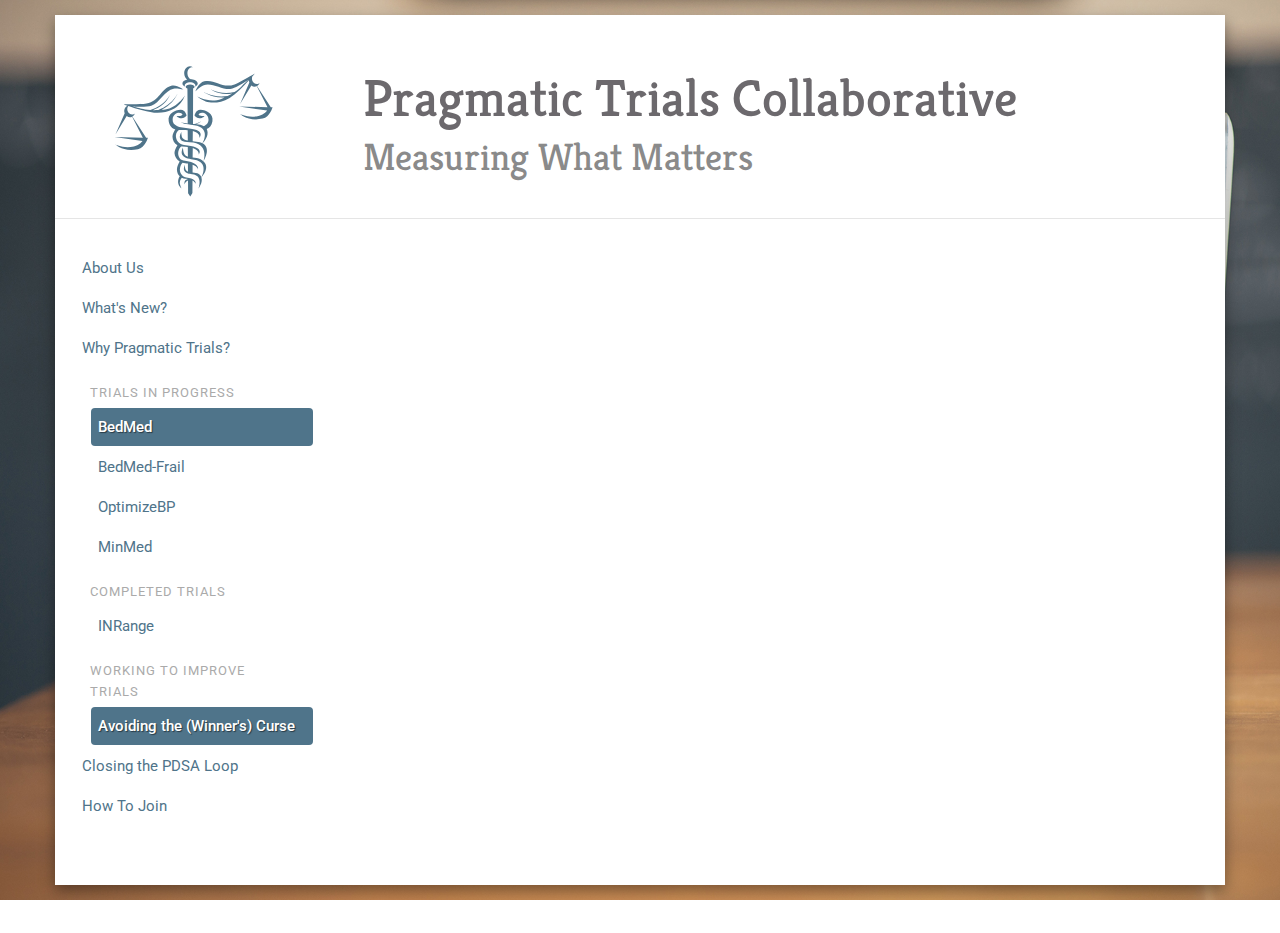
==== avoiding-the-curse/index.html @ ef0fb620 "Rename to 'Avoiding the winner's curse'." ====
<!DOCTYPE html>
<html lang="en">
  <head>
    <meta charset="utf-8">
    <meta http-equiv="X-UA-Compatible" content="IE=edge">
    <meta name="viewport" content="width=device-width, initial-scale=1">
    <title>Avoiding the (Winner's) Curse - Pragmatic Trials Collaborative</title>
    <meta name="description" content="A western Canadian group of primary care providers collaborating on pragmatic trials to evaluate practice changes on patient-oriented outcomes" />
    <meta name="author" content="Enhancing Alberta Primary Care Networks (EnACt)" />
    <link rel="shortcut icon" type="image/ico" href="/images/icon.ico" />
    <link href="https://maxcdn.bootstrapcdn.com/bootstrap/3.3.6/css/bootstrap.min.css" rel="stylesheet" media="screen">
    <link href="https://maxcdn.bootstrapcdn.com/font-awesome/4.6.3/css/font-awesome.min.css" rel="stylesheet" media="screen">
    <!--[if lt IE 9]>
      <script src="http://html5shiv.googlecode.com/svn/trunk/html5.js"></script>
      <script src="https://cdnjs.cloudflare.com/ajax/libs/respond.js/1.4.2/respond.min.js" integrity="sha512-qWVvreMuH9i0DrugcOtifxdtZVBBL0X75r9YweXsdCHtXUidlctw7NXg5KVP3ITPtqZ2S575A0wFkvgS2anqSA==" crossorigin="anonymous" referrerpolicy="no-referrer"></script>
    <![endif]-->
    <link href='https://fonts.googleapis.com/css?family=Roboto:400,700,500,300italic,400italic,500italic,700italic,300,200' rel='stylesheet' type='text/css'>
    <link href='https://fonts.googleapis.com/css?family=Kreon:400,300,700' rel='stylesheet' type='text/css'>
    <link href='/css/pragmatic.css' rel='stylesheet' type='text/css' media="screen,print">
    <link href='/css/pragmatic-print.css' rel='stylesheet' type='text/css' media="print">
  </head>
  <body>
    <div class="container">
      <div class="row header">
        <div class="logo col-sm-4 col-md-3">
          <img src="/images/caduceus.svg" />
        </div>
        <div class="col-sm-8 col-md-9">
          <h1>Pragmatic Trials&nbsp;Collaborative</h1>
          <h2>Measuring&nbsp;What&nbsp;Matters</h2>
        </div>
      </div>
      <div class="row">
        <div class="nav col-md-3 col-sm-4">
          <nav>
            <ul>
              <li class=""><a href="/">About Us</a></li>
              <li class=""><a href="/new/">What's New?</a></li>
              <li class=""><a href="/what/">Why Pragmatic Trials?</a></li>
              <li class="section-label">Trials In Progress</li>
              <li class="section-sub active"><a href="/bedmed/">BedMed</a></li>
              <li class="section-sub"><a href="/bedmed-frail/">BedMed-Frail</a></li>
              <li class="section-sub"><a href="/optimizebp/">OptimizeBP</a></li>
              <li class="section-sub"><a href="/minmed/">MinMed</a></li>
              <li class="section-label">Completed Trials</li>
              <li class="section-sub"><a href="/inrange/">INRange</a></li>
              <li class="section-label">Working to Improve Trials</li>
              <li class="section-sub active"><a href="/avoiding-the-curse/">Avoiding the (Winner's) Curse</a></li>
              <li class=""><a href="/pdsa/">Closing the PDSA Loop</a></li>
              <li class=""><a href="/join/">How To Join</a></li>
            </ul>
          </nav>
        </div>

        <div class="col-md-9 col-sm-8 content">
          <!--
          <div class="row content-title">
            <div class="col-sm-12">
              <h6>Trials In Progress</h6>
              <a href="https://bedmedstudy.ca/"><img id="bedmed-logo" src="/images/bedmed_logo.png" alt="BedMed" /></a>
              <hr />
            </div>
            <div class="col-sm-12">
              <p class="big">BedMed is our first large pragmatic trial. As of June 2022, 428 family physicians and 7 nurse practitioners from 5 Canadian provinces have recruited roughly 3,357 participants. Like INRange, BedMed is about medication timing. In particular this project is designed to determine if switching the time of day blood pressure medications is taken to bedtime (compared to conventional morning use) reduces death, stroke, heart attack or hospital admission for congestive heart failure.</p>
            </div>
            <div class="col-sm-6 col-sm-offset-3">
              <a id="bedmed-site" href="https://bedmedstudy.ca/" target="bedmed">
                <h4>Visit the BedMed Website&emsp;<span class="glyphicon glyphicon-arrow-right" aria-hidden="true"></h4>
                <img class="media-object" id="bedmed-clock" src="/images/bedmed_clock.png" alt="BedMed website">
              </a>
            </div>
            <div class="col-sm-12">
              <h3>Why would we want to look at this?</h3>
              <p>Blood pressure (BP) normally exhibits a circadian rhythm, with relatively lower pressures during sleep<sup><a href="#ref1">1</a></sup>. Lack of this sleep time “dip” correlates strongly with adverse cardiovascular events and BP correlates most strongly with such events when measured at night (i.e. during sleep)<sup><a href="#ref2">2-5</a></sup>. Motivated by such observations, Spanish researchers studied the effect of taking BP medication at bedtime (when the effect on nighttime BP would be greatest) versus conventional morning use (when virtually all BP meds are taken). The results of this study (the MAPEC trial) were striking<sup><a href="#ref6">6</a></sup>. Over a median 5.6 years follow-up, adverse cardiovascular events occurred in 187 of 1084 subjects taking BP medication in the morning but only 68 of 1072 subjects who took their BP medication at bedtime (relative risk 0.39, 95%CI [0.29-0.51], p &lt; 0.001). This 61% reduction in adverse events was similar for all individual components of the primary outcome (including death from all causes, stroke, myocardial infarction, new angina pectoris, heart failure and occlusion of the retinal artery). If true, a switch to bedtime prescribing would have more impact on the health of hypertensive Canadians than whether high BP is treated at all.</p>
              <p>And yet this trial failed to change practice. This is because 1) most health care providers are unaware of the MAPEC trial and 2) replication of such surprising results is required for these findings to be believed – primarily because the benefit seems "too good to be true", far exceeding all other methods of cardiovascular risk reduction (e.g. high dose statins convey a 35% relative risk reduction, morning BP meds 30%, exercise 25%, aspirin 15%). At the time BedMed began recruiting, neither relatively recent (Oct 2013) literature review, nor a 2011 Cochrane systematic review had found ANY RCTs (besides MAPEC) evaluating the effect of BP medication timing on “hard” endpoints<sup><a href="#ref7">7</a>,<a href="#ref8">8</a></sup>. Since that time, the MAPEC authors have published a second trial that again suggests a large benefit to bedtime antihypertensive prescribing<sup><a href="#ref9">9</a></sup>. However, no independent validation of these findings have yet been published. Another independent evaluation of MAPEC is being carried out in the United Kingdom, with results anticipated in summer 2022.<sup><a href="#ref10">10</a></sup></p>
              <h3>Trial Details</h3>
              <p><a href="https://clinicaltrials.gov/ct2/show/NCT02990663" target="bedmed-registration">Trial Registration</a></p>
              <p><a href="https://bmjopen.bmj.com/content/12/2/e059711" target="bedmed-protocol">Published Protocol</a></p>
              <h3>Timeline</h3>
              <p>BedMed completed recruitment in June 2022, and will follow those individuals until late 2023. At that point we anticipate observing the same number of primary outcome events (254) as were reported in the MAPEC trial. The BedMed final analysis will be completed in spring 2024, with results to be disseminated soon thereafter.</p>
            </div>
            <div class="col-sm-12">
              <h3>Funding</h3>
              <p>The BedMed Initiative is supported in Alberta by a 3 year, $1,191,998 Partnership for Research &amp; Innovation in the Health System (PRIHS) award from <a href="http://www.aihealthsolutions.ca/">Alberta Innovates - Health Solutions</a> (AIHS).</p>
              <p>The BedMed Initiative is supported outside of Alberta by a 4 year $1,420,736 SPOR Innovative Clinical Trials Multi-Year Grant from <a href="http://www.cihr-irsc.gc.ca/e/49773.html">Canadian Institutes of Health Research</a> (CIHR).</p>
              <p>The BedMed Initiative is also supported in-kind by <a href="https://primarycareresearch.ca/">EnACt</a>.</p>
            </div>
            <div class="col-sm-12 logo-row">
              <img src="/images/ai_logo.png" alt="AI"/>
              <img src="/images/cihr_logo.png" alt="CIHR" />
              <img src="/images/enact_logo.png" alt="EnACt" />
              <img src="/images/spor_logo.png" alt="SPOR" />
            </div>
            <div class="references col-sm-12">
              <h5>References</h5>
              <ol>
                <li><a name="ref1"></a>Veerman DP, Imholz BP, Wieling W, Wesseling KH, van Montfrans GA. Circadian profile of systemic hemodynamics. <em>Hypertension</em>. Jul 1995;26(1):55-59.</li>
                <li><a name="ref2"></a>Clement DL, De Buyzere ML, De Bacquer DA, et al. Prognostic value of ambulatory blood-pressure recordings in patients with treated hypertension. <em>N Engl J Med</em>. Jun 12 2003;348(24):2407-2415.</li>
                <li><a name="ref3"></a>Verdecchia P, Porcellati C, Schillaci G, et al. Ambulatory blood pressure. An independent predictor of prognosis in essential hypertension. <em>Hypertension</em>. Dec 1994;24(6):793-801.</li>
                <li><a name="ref4"></a>Ben-Dov IZ, Kark JD, Ben-Ishay D, Mekler J, Ben-Arie L, Bursztyn M. Predictors of all-cause mortality in clinical ambulatory monitoring: unique aspects of blood pressure during sleep. <em>Hypertension</em>. Jun 2007;49(6):1235-1241.</li>
                <li><a name="ref5"></a>Fagard RH, Celis H, Thijs L, et al. Daytime and nighttime blood pressure as predictors of death and cause-specific cardiovascular events in hypertension. <em>Hypertension</em>. Jan 2008;51(1):55-61.</li>
                <li><a name="ref6"></a>Hermida RC, Ayala DE, Mojon A, Fernandez JR. Influence of circadian time of hypertension treatment on cardiovascular risk: results of the MAPEC study. <em>Chronobiol Int</em>. Sep 2010;27(8):1629-1651.</li>
                <li><a name="ref7"></a>Carter BL, Chrischilles EA, Rosenthal G, Gryzlak BM, Eisenstein EL, Vander Weg MW. Efficacy and safety of nighttime dosing of antihypertensives: review of the literature and design of a pragmatic clinical trial. <em>J Clin Hypertens (Greenwich)</em>. Feb 2014;16(2):115-121.</li>
                <li><a name="ref8"></a>Zhao P, Xu P, Wan C, Wang Z. Evening versus morning dosing regimen drug therapy for hypertension. <em>Cochrane Database Syst Rev</em>. 2011(10):CD004184.</li>
                <li><a name="ref9"></a>Hermida RC, Crespo JJ, Dominguez-Sardina M, et al. Bedtime hypertension treatment improves cardiovascular risk reduction: the Hygia Chronotherapy Trial. <em>European heart journal</em>. 2020;41(48):4565-4576.</li>      
                <li><a name="ref10"></a>Rorie DA, Rogers A, Mackenzie IS, et al. Methods of a large prospective, randomised, open-label, blinded end-point study comparing morning versus evening dosing in hypertensive patients: the Treatment In Morning versus Evening (TIME) study. <em>BMJ Open</em>. 2016;6(2):e010313.</li>
                </ol>
              </div>
            </div>

            <div class="clearfix"></div>
          </div>
          -->

        </div>
      </div>
    </div>
    <br /><br />
  </body>
</html>
---- css/pragmatic.css ----
html {
    height  : 100%;
    overflow: hidden;
}

body {
    height  : 100%;
    overflow: auto;
}

.success .jumbotron a {
    /*color: #cef1ff;*/
}

.success .jumbotron {
    background-image: url("/images/pills.jpg");
    background-position: 50% 20%;
    background-size: cover;
    padding-bottom: 20px;
    padding: 20px 38% 20px 20px;
    /*box-shadow: 0 -3px 4px 0 rgba(0, 30, 50, 0.2) inset;*/
}

.success .jumbotron > p {
    font-size: 18px;
    color: #000;
    text-shadow: none;
    text-shadow: 1px 1px 5px rgba(255, 255, 255, 0.8);
    /*1px 1px 1.5px rgba(0, 0, 0, 1.0);*/
    margin-bottom: 0;
}

.success .jumbotron > h2 {
    color: #fff;
    /*text-shadow: 1px 1px 1px rgba(0, 0, 0, 0.8);*/
}

.success .jumbotron > h2 > a {

    /*color: #4F748A;*/
    color: #6c696d
    /*text-shadow: 0 0 3px rgba(0, 0, 0, 1.0);*/
/*text-shadow: none;*/
}
.success .jumbotron > h2 > a:hover {
    /*color: #d7f5ff;*/
}

div.coming-soon {
  padding: 2em 1em;
  text-align: center;
}

div.coming-soon > img {
  margin-top: 1em;
  -webkit-box-shadow: 4px 6px 7px 0px rgba(50, 50, 50, 0.3);
  -moz-box-shadow:    4px 6px 7px 0px rgba(50, 50, 50, 0.3);
  box-shadow:         4px 6px 7px 0px rgba(50, 50, 50, 0.3);
}

body {
    color: #555555;
    font-family: "Roboto","Helvetica Neue",Helvetica,Arial,sans-serif;
    font-size: 15px;
    line-height: 1.6;
    font-weight: 300;
    letter-spacing: 0;

    background-color: #fff;
    background-position: 0% 0%;
    background-attachment: fixed;
    background-size: cover;
}

h1, h2, h3, h4, h5, .header {
  font-family: 'Kreon',Serif;
  line-height: 1.3;
}
h1 {
    font-size: 42px;
}

.content-title > h6 {
    margin-top: 0;
}

h1, h2, h3 {
  color: #527589;
}
strong {
    font-weight: 400;
}
span.block {
    display: block;
    padding-left: 10px;
}
.container {
    margin-top: 15px;
    padding-top: 0;
}

.container > .row {
    padding-top: 2em;
    background-color: #fff;
}

.content {
    padding-bottom: 2em;
    margin-bottom: 3em;
}

a {
    color: #0097cc;
    text-decoration: none;
}

.brand {
    margin-bottom: 30px;
    text-align: left;
}

.logo > img {
    height: 90%;
    max-height: 150px;
    width: auto;
}

li.section-sub {
    margin-left: 16px;
}

.section-label, h6 {
    color: #aaa;
    font-size: 85%;
    font-weight: normal;
    letter-spacing: 1px;
    margin-bottom: 10px;
    text-transform: uppercase;
}
.section-label {
    padding-right: 15px;
    padding-left: 15px;
    margin-bottom: 5px;
}

nav li {
    list-style: outside none none;
    display: block;
    position: relative;
}

nav > ul {
    list-style: outside none none;
    margin-bottom: 0;
    padding-left: 0;
    padding-right: 20px;
}

nav > ul > li + li {
    margin-top: 2px;
}

nav > ul > li + li.section-label {
    margin-top: 16px;
}

nav > ul > li > a {
    display: block;
    padding: 7px;
    position: relative;
    border-radius: 4px;
    font-weight: 400;
    font-family: 'Roboto', sans-serif;
    color: #4F748A;
}

nav > ul > li.active > a, nav > ul > li.active > a:hover {
    font-weight: 500;
    background-color: #4F748A;
    color: #ffffff;
    text-shadow: 1px 1px 1px rgba(0,0,0,0.5);
}

nav > ul > li > a:hover, nav > ul > li > a:focus {
    outline: 0;
    background-color: #e1e9f7;
    text-decoration: none;
    color: #4F748A;
}

accr {
    border-bottom: 1px #4F748A dotted;
}

.nav {
    padding-left: 20px;
    padding-bottom: 4em;
}


.contact-button {
    background-color: #0097cc;
    text-shadow: 2px 2px 2px #105080;
    border: 1px #0088bb solid;
    display: block;
    font-size: 120%;
    /*border-radius: 12px;*/
-webkit-box-shadow: 1px 2px 1px 0px rgba(0, 0, 0, 0.2);
-moz-box-shadow:    1px 2px 1px 0px rgba(0, 0, 0, 0.2);
box-shadow:         1px 2px 1px 0px rgba(0, 0, 0, 0.2);
}

/*################### content #######################*/

h2 {
    font-size: 30px;
    color: inherit;
    font-weight: 400;
}

hr {
    box-sizing: content-box;
    height: 0;
    -moz-border-bottom-colors: none;
    -moz-border-left-colors: none;
    -moz-border-right-colors: none;
    -moz-border-top-colors: none;
    border-color: #eeeeee -moz-use-text-color -moz-use-text-color;
    border-image: none;
    border-style: solid none none;
    border-width: 1px 0 0;
    margin-bottom: 21px;
    margin-top: 21px;
}

.content-title > h2 {
    margin-top: 0;
}
.content-title > hr {
    margin-top: 10.5px;
}
.content {
    padding-left: 30px;
    padding-right: 60px;
}

.col-md-7 > ul > li {
    padding: 0.5em 0;
}


ol.steps {
    counter-reset: item;
    list-style-type: none;
    padding-left: 12px;
}

ol.steps ol {
    padding-left: 72px;
}

ol.steps > li:before {
    content: 'Step ' counter(item, decimal) '. ';
    counter-increment: item;
    font-weight: 700;
    font-size: 80%;
}

.header {
    margin-top: 0;
    background-color: transparent;
    padding-top: 24px;
    padding-bottom: 20px;
    margin-bottom: 0;
    border-bottom: 1px #e5e5e5 solid;

}

.header .container > .row {
    background-color: #fff;
    padding-bottom: 24px;
    padding-top: 24px;
}

.header > .row {
    padding-bottom: 24px;
    border-bottom: 1px #eee solid;
}

.header h1, .header h2 {
    text-shadow: 1px 1px 3px rgba(255, 255, 255, 0.9);
}

.header h1 {
    color: #6c696d;
    margin-bottom: 0;
}

.header h2 {
    color: #8a8a8a;
    margin-top: 0;
}

.logo {
    text-align: center;
    padding-right: 30px;
}

.logo img {
    width: 65%;
    height: auto;
    margin-top: 20px;
}

sup {
    font-size: 80%;
    font-weight: bold;
    padding: 0 4px 0 2px;
}

sup > a {
    color: #0097cc;
}

.steps > li {
    margin-bottom: 10px;
}
.steps > li li {
    margin-top: 5px;
}

.references {
    margin-top: 3em;
    padding-top: 0.5em;
    border-top: 1px #eee solid;
}

.references {
    font-size: 90%;
}
.references em {
    font-weight: 300;
}
.references li {
    margin-bottom: 6px;
}
.references h5 {
    font-size: 15px;
}

.example {
    padding: 12px 20px 6px 20px;
    margin: 12px 32px 32px 32px;
    background-color: #f9f9f9;
    border-radius: 6px;
    border-bottom: 1px #ddd solid;
    border-right: 1px #ddd solid;
}
h4 { margin-top: 20px; }
p.contact { margin: 15px 15px 30px 30px; font-size: 120%; }


.row:first-child > h1:first-child,
.row:first-child > h2:first-child,
.row:first-child > h3:first-child,
.row:first-child > h4:first-child,
.row > div:first-child > h1, .row > div:first-child > h2, .row > div:first-child > h3, .row > div:first-child > h4
{
    padding-top: 0;
    margin-top: 0;
}

.leadership li {
    list-style-position: inside;
}

.leadership li a {

}

.leadership ul {
    padding-left: 0;
    margin-bottom: 2em;
    font-size: 90%;
}
.leadership ul:last-child {
    margin-bottom: 0;
}

.leadership h3
{
    font-size: 100%;
    font-weight: normal;
    letter-spacing: 1px;
    margin-bottom: 10px;
    text-transform: uppercase;
    border-bottom: 1px #e1e9f7 solid;
    padding-bottom: 6px;
}

.content-title p.big {
    font-size: 110%;
}


.media-object {
    border: 1px #ccc solid;
}

.team-photo > img {
    width: 100%;
    height: auto;
}

@media (min-width: 768px) {
    body {
        background-image: url('/images/background.jpg');
    }

    .media {
        width: 80%;
        margin-left: 10%;
    }

    .container {
        -webkit-box-shadow: 0px 6px 14px 0px rgba(0, 0, 0, 0.4);
        -moz-box-shadow:    0px 6px 14px 0px rgba(0, 0, 0, 0.4);
        box-shadow:         0px 6px 14px 0px rgba(0, 0, 0, 0.4);

    }
}

@media (max-width: 768px) {
    .container {
        margin-top: 0;
    }

    .container > .header {
        padding-top: 12px;
        padding-bottom: 12px;
    }
    .container > .header .logo img {
        margin-bottom: 12px;
    }
    .container > .row {
        padding-top: 20px;
    }

    .content {
        padding-right: 28px;
    }
}

@media (max-width: 992px) {
    .example {
        padding: 12px 6px 6px 6px;
        margin: 12px 6px 32px 6px;
    }
    .example > h4 > strong {
        display: block;
        font-size: 80%;
        margin-bottom: 6px;
    }
    .leadership {
        float: none !important;
    }
}


@media (min-width: 1200px) {
    .header h1 {
        font-size: 52px;
    }
    .header h2 {
        font-size: 38px;
    }


}


/*################### specific content #######################*/

.logo-header {
    text-align: left;
    /*padding-top: 1em 0 2em 0;*/
    padding-top: 2em;
}

#bedmed-logo {
    max-width: 180px;
    height: auto;
}

#video-frame {
    margin: 1em auto 2em auto;
    border: 1px #ccc solid;
    width: 100%;
    height: 360px;
}

.logo-row {

}

.logo-row > img {
    width: 20%;
    height: auto;
    margin: 0 0 0 4%;
}


#bedmed-site {
    background-color: #003b7b;
    margin: 1.5em 0;
    border-radius: 6px;
    display: block;
    padding: 0 1em 0 1em;
}

#bedmed-site h4 {
    color: #fff;
    font-weight: 300;
    padding-bottom: 4px;
    display: block;
    padding-top: 8px;
}

#bedmed-site img {
    width: 100%;
    height: auto;
    border: 0;
    display: block;
}
---- css/pragmatic-print.css ----
body {
    background-image: none;
}

div.nav {
    display: none;
}

.container {
    box-shadow: none;
}

.jumbotron {
    display: none;
}

.header > div {
    display: inline-block;
}
.header > div.logo {
    width: 150px;
    padding-top: 0;
}

.leadership h3 {
    margin-top: 20px;
}

html, body {
    height: auto;
    overflow: auto;
}

.link-list {
    page-break-inside: avoid;
}

.header h1, .header h2 {
    margin: 0;
}
.header h1 {
    font-size: 42px;
    color: #6c696d;
}

.header h2 {
    color: #8a8a8a;
    font-size: 30px;
}
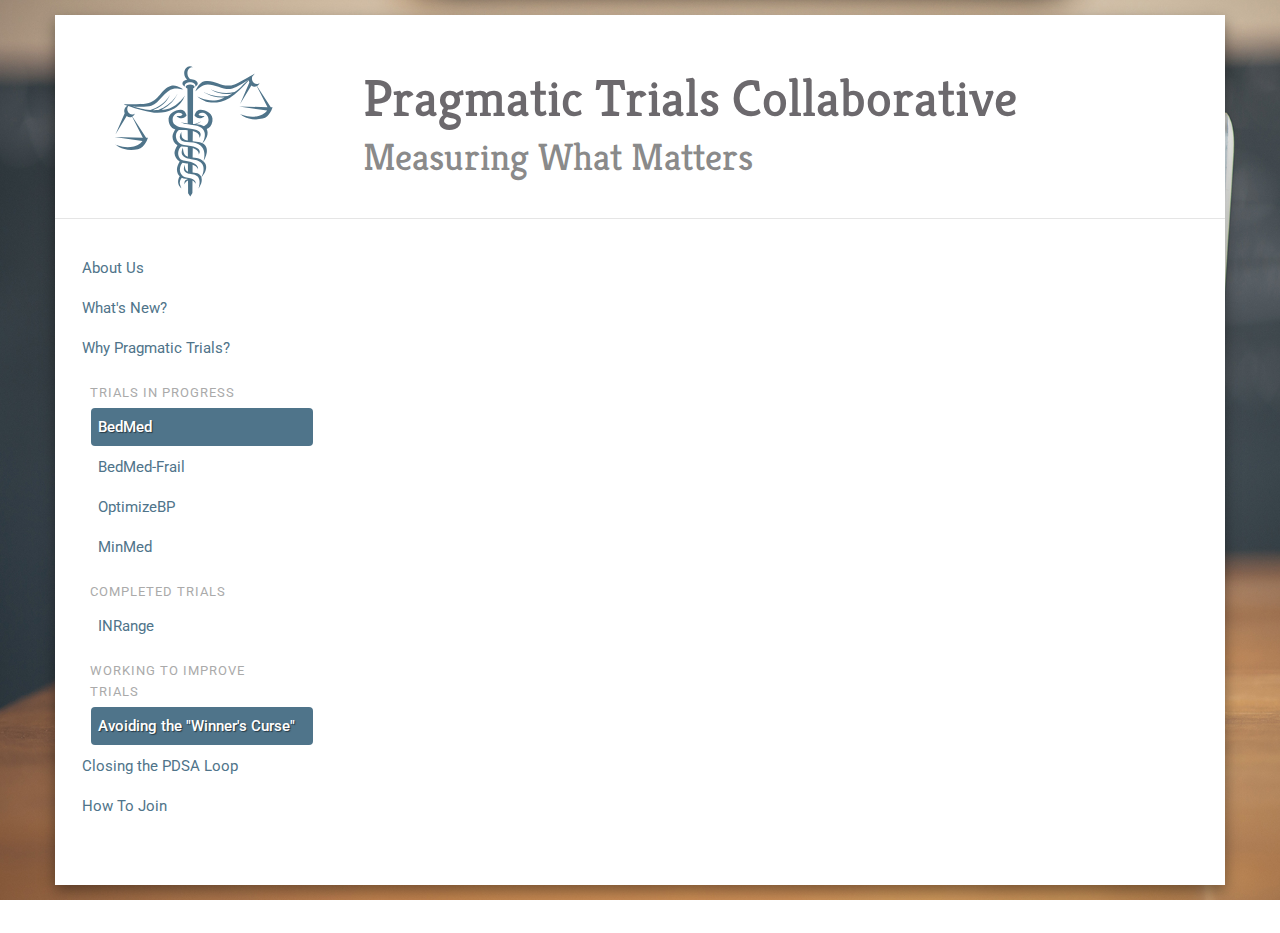
==== commit be2e990f: "Rename to 'Avoiding the winner's curse' (2)." ====
--- a/avoiding-the-curse/index.html
+++ b/avoiding-the-curse/index.html
@@ -4,7 +4,7 @@
     <meta charset="utf-8">
     <meta http-equiv="X-UA-Compatible" content="IE=edge">
     <meta name="viewport" content="width=device-width, initial-scale=1">
-    <title>Avoiding the (Winner's) Curse - Pragmatic Trials Collaborative</title>
+    <title>Avoiding the &quot;Winner's Curse&quot; - Pragmatic Trials Collaborative</title>
     <meta name="description" content="A western Canadian group of primary care providers collaborating on pragmatic trials to evaluate practice changes on patient-oriented outcomes" />
     <meta name="author" content="Enhancing Alberta Primary Care Networks (EnACt)" />
     <link rel="shortcut icon" type="image/ico" href="/images/icon.ico" />
@@ -45,7 +45,7 @@
               <li class="section-label">Completed Trials</li>
               <li class="section-sub"><a href="/inrange/">INRange</a></li>
               <li class="section-label">Working to Improve Trials</li>
-              <li class="section-sub active"><a href="/avoiding-the-curse/">Avoiding the (Winner's) Curse</a></li>
+              <li class="section-sub active"><a href="/avoiding-the-curse/">Avoiding the &quot;Winner's Curse&quot;</a></li>
               <li class=""><a href="/pdsa/">Closing the PDSA Loop</a></li>
               <li class=""><a href="/join/">How To Join</a></li>
             </ul>
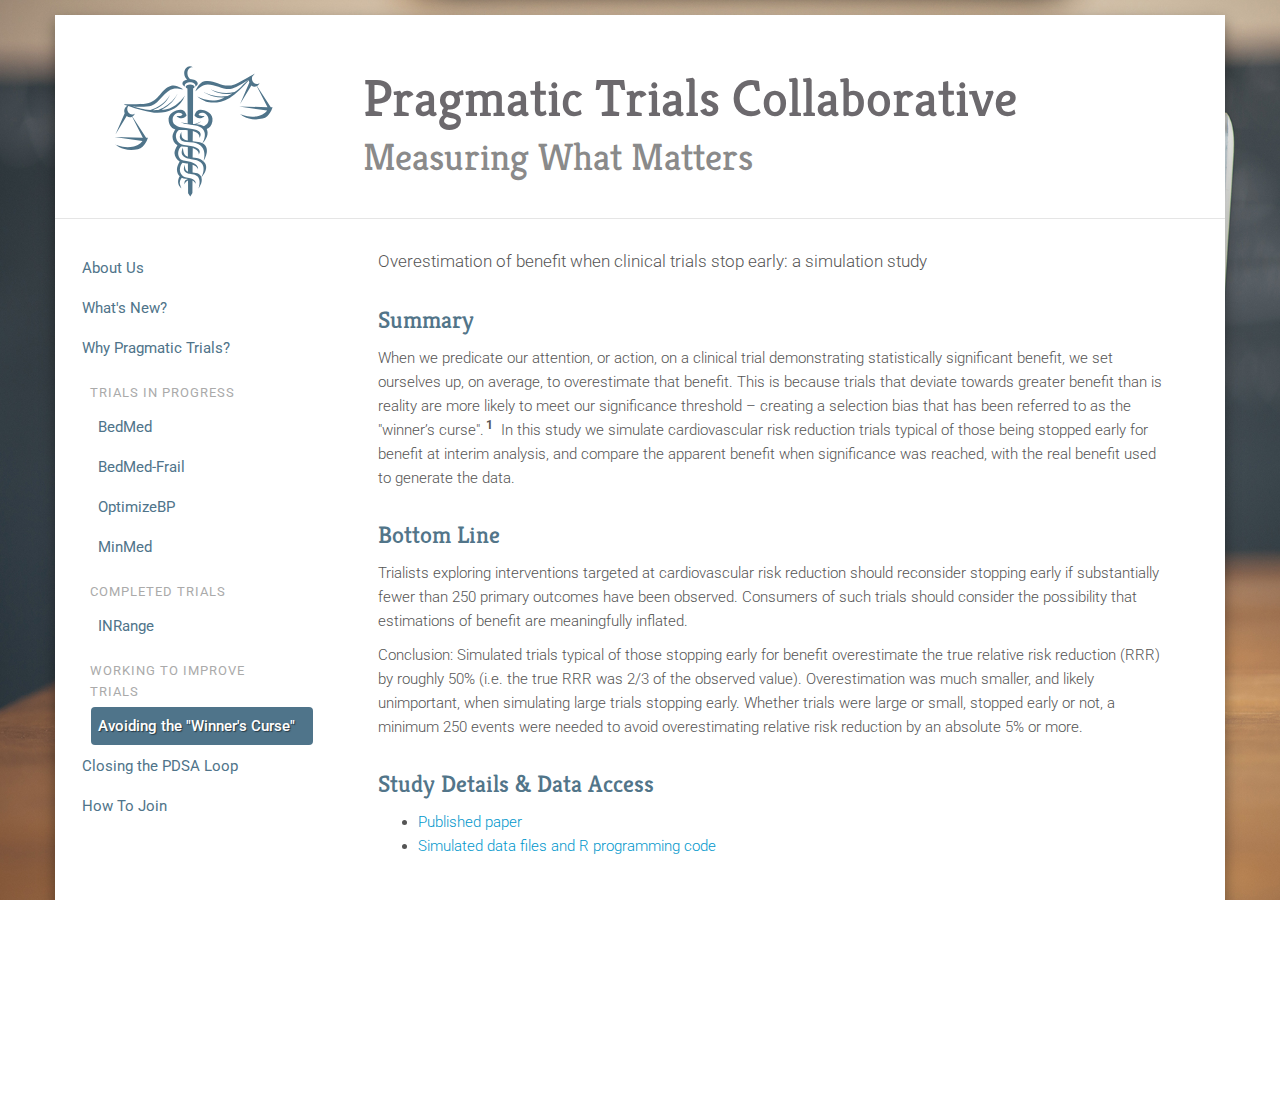
==== commit 8551796d: "Fill out the Winners Curse page." ====
--- a/avoiding-the-curse/index.html
+++ b/avoiding-the-curse/index.html
@@ -38,7 +38,7 @@
               <li class=""><a href="/new/">What's New?</a></li>
               <li class=""><a href="/what/">Why Pragmatic Trials?</a></li>
               <li class="section-label">Trials In Progress</li>
-              <li class="section-sub active"><a href="/bedmed/">BedMed</a></li>
+              <li class="section-sub"><a href="/bedmed/">BedMed</a></li>
               <li class="section-sub"><a href="/bedmed-frail/">BedMed-Frail</a></li>
               <li class="section-sub"><a href="/optimizebp/">OptimizeBP</a></li>
               <li class="section-sub"><a href="/minmed/">MinMed</a></li>
@@ -53,64 +53,39 @@
         </div>
 
         <div class="col-md-9 col-sm-8 content">
-          <!--
           <div class="row content-title">
             <div class="col-sm-12">
-              <h6>Trials In Progress</h6>
-              <a href="https://bedmedstudy.ca/"><img id="bedmed-logo" src="/images/bedmed_logo.png" alt="BedMed" /></a>
-              <hr />
+              <p class="big">Overestimation of benefit when clinical trials stop early: a simulation study</p>
             </div>
+
             <div class="col-sm-12">
-              <p class="big">BedMed is our first large pragmatic trial. As of June 2022, 428 family physicians and 7 nurse practitioners from 5 Canadian provinces have recruited roughly 3,357 participants. Like INRange, BedMed is about medication timing. In particular this project is designed to determine if switching the time of day blood pressure medications is taken to bedtime (compared to conventional morning use) reduces death, stroke, heart attack or hospital admission for congestive heart failure.</p>
+              <h3>Summary</h3>
+              <p>When we predicate our attention, or action, on a clinical trial demonstrating statistically significant benefit, we set ourselves up, on average, to overestimate that benefit. This is because trials that deviate towards greater benefit than is reality are more likely to meet our significance threshold – creating a selection bias that has been referred to as the &quot;winner’s curse&quot;.<sup>1</sup> In this study we simulate cardiovascular risk reduction trials typical of those being stopped early for benefit at interim analysis, and compare the apparent benefit when significance was reached, with the real benefit used to generate the data. </p>
             </div>
-            <div class="col-sm-6 col-sm-offset-3">
-              <a id="bedmed-site" href="https://bedmedstudy.ca/" target="bedmed">
-                <h4>Visit the BedMed Website&emsp;<span class="glyphicon glyphicon-arrow-right" aria-hidden="true"></h4>
-                <img class="media-object" id="bedmed-clock" src="/images/bedmed_clock.png" alt="BedMed website">
-              </a>
+
+            <div class="col-sm-12">
+              <h3>Bottom Line</h3>
+              <p>Trialists exploring interventions targeted at cardiovascular risk reduction should reconsider stopping early if substantially fewer than 250 primary outcomes have been observed. Consumers of such trials should consider the possibility that estimations of benefit are meaningfully inflated.</p>
+              <p>Conclusion: Simulated trials typical of those stopping early for benefit overestimate the true relative risk reduction (RRR) by roughly 50% (i.e. the true RRR was 2/3 of the observed value). Overestimation was much smaller, and likely unimportant, when simulating large trials stopping early. Whether trials were large or small, stopped early or not, a minimum 250 events were needed to avoid overestimating relative risk reduction by an absolute 5% or more.</p>
             </div>
+
             <div class="col-sm-12">
-              <h3>Why would we want to look at this?</h3>
-              <p>Blood pressure (BP) normally exhibits a circadian rhythm, with relatively lower pressures during sleep<sup><a href="#ref1">1</a></sup>. Lack of this sleep time “dip” correlates strongly with adverse cardiovascular events and BP correlates most strongly with such events when measured at night (i.e. during sleep)<sup><a href="#ref2">2-5</a></sup>. Motivated by such observations, Spanish researchers studied the effect of taking BP medication at bedtime (when the effect on nighttime BP would be greatest) versus conventional morning use (when virtually all BP meds are taken). The results of this study (the MAPEC trial) were striking<sup><a href="#ref6">6</a></sup>. Over a median 5.6 years follow-up, adverse cardiovascular events occurred in 187 of 1084 subjects taking BP medication in the morning but only 68 of 1072 subjects who took their BP medication at bedtime (relative risk 0.39, 95%CI [0.29-0.51], p &lt; 0.001). This 61% reduction in adverse events was similar for all individual components of the primary outcome (including death from all causes, stroke, myocardial infarction, new angina pectoris, heart failure and occlusion of the retinal artery). If true, a switch to bedtime prescribing would have more impact on the health of hypertensive Canadians than whether high BP is treated at all.</p>
-              <p>And yet this trial failed to change practice. This is because 1) most health care providers are unaware of the MAPEC trial and 2) replication of such surprising results is required for these findings to be believed – primarily because the benefit seems "too good to be true", far exceeding all other methods of cardiovascular risk reduction (e.g. high dose statins convey a 35% relative risk reduction, morning BP meds 30%, exercise 25%, aspirin 15%). At the time BedMed began recruiting, neither relatively recent (Oct 2013) literature review, nor a 2011 Cochrane systematic review had found ANY RCTs (besides MAPEC) evaluating the effect of BP medication timing on “hard” endpoints<sup><a href="#ref7">7</a>,<a href="#ref8">8</a></sup>. Since that time, the MAPEC authors have published a second trial that again suggests a large benefit to bedtime antihypertensive prescribing<sup><a href="#ref9">9</a></sup>. However, no independent validation of these findings have yet been published. Another independent evaluation of MAPEC is being carried out in the United Kingdom, with results anticipated in summer 2022.<sup><a href="#ref10">10</a></sup></p>
-              <h3>Trial Details</h3>
-              <p><a href="https://clinicaltrials.gov/ct2/show/NCT02990663" target="bedmed-registration">Trial Registration</a></p>
-              <p><a href="https://bmjopen.bmj.com/content/12/2/e059711" target="bedmed-protocol">Published Protocol</a></p>
-              <h3>Timeline</h3>
-              <p>BedMed completed recruitment in June 2022, and will follow those individuals until late 2023. At that point we anticipate observing the same number of primary outcome events (254) as were reported in the MAPEC trial. The BedMed final analysis will be completed in spring 2024, with results to be disseminated soon thereafter.</p>
+              <h3>Study Details & Data Access</h3>
+              <ul>
+                  <li><a href="https://trialsjournal.biomedcentral.com/articles/10.1186/s13063-022-06689-9" target="_blank">Published paper</a></li>
+                  <li><a href="https://drive.google.com/file/d/12XBfkq1n3J-CALgX78mbC_66d1cA6zFi/view?usp=sharing" target="_blank">Simulated data files and R programming code</a></li>
+              </ul>
             </div>
-            <div class="col-sm-12">
-              <h3>Funding</h3>
-              <p>The BedMed Initiative is supported in Alberta by a 3 year, $1,191,998 Partnership for Research &amp; Innovation in the Health System (PRIHS) award from <a href="http://www.aihealthsolutions.ca/">Alberta Innovates - Health Solutions</a> (AIHS).</p>
-              <p>The BedMed Initiative is supported outside of Alberta by a 4 year $1,420,736 SPOR Innovative Clinical Trials Multi-Year Grant from <a href="http://www.cihr-irsc.gc.ca/e/49773.html">Canadian Institutes of Health Research</a> (CIHR).</p>
-              <p>The BedMed Initiative is also supported in-kind by <a href="https://primarycareresearch.ca/">EnACt</a>.</p>
-            </div>
-            <div class="col-sm-12 logo-row">
-              <img src="/images/ai_logo.png" alt="AI"/>
-              <img src="/images/cihr_logo.png" alt="CIHR" />
-              <img src="/images/enact_logo.png" alt="EnACt" />
-              <img src="/images/spor_logo.png" alt="SPOR" />
-            </div>
+
             <div class="references col-sm-12">
               <h5>References</h5>
               <ol>
-                <li><a name="ref1"></a>Veerman DP, Imholz BP, Wieling W, Wesseling KH, van Montfrans GA. Circadian profile of systemic hemodynamics. <em>Hypertension</em>. Jul 1995;26(1):55-59.</li>
-                <li><a name="ref2"></a>Clement DL, De Buyzere ML, De Bacquer DA, et al. Prognostic value of ambulatory blood-pressure recordings in patients with treated hypertension. <em>N Engl J Med</em>. Jun 12 2003;348(24):2407-2415.</li>
-                <li><a name="ref3"></a>Verdecchia P, Porcellati C, Schillaci G, et al. Ambulatory blood pressure. An independent predictor of prognosis in essential hypertension. <em>Hypertension</em>. Dec 1994;24(6):793-801.</li>
-                <li><a name="ref4"></a>Ben-Dov IZ, Kark JD, Ben-Ishay D, Mekler J, Ben-Arie L, Bursztyn M. Predictors of all-cause mortality in clinical ambulatory monitoring: unique aspects of blood pressure during sleep. <em>Hypertension</em>. Jun 2007;49(6):1235-1241.</li>
-                <li><a name="ref5"></a>Fagard RH, Celis H, Thijs L, et al. Daytime and nighttime blood pressure as predictors of death and cause-specific cardiovascular events in hypertension. <em>Hypertension</em>. Jan 2008;51(1):55-61.</li>
-                <li><a name="ref6"></a>Hermida RC, Ayala DE, Mojon A, Fernandez JR. Influence of circadian time of hypertension treatment on cardiovascular risk: results of the MAPEC study. <em>Chronobiol Int</em>. Sep 2010;27(8):1629-1651.</li>
-                <li><a name="ref7"></a>Carter BL, Chrischilles EA, Rosenthal G, Gryzlak BM, Eisenstein EL, Vander Weg MW. Efficacy and safety of nighttime dosing of antihypertensives: review of the literature and design of a pragmatic clinical trial. <em>J Clin Hypertens (Greenwich)</em>. Feb 2014;16(2):115-121.</li>
-                <li><a name="ref8"></a>Zhao P, Xu P, Wan C, Wang Z. Evening versus morning dosing regimen drug therapy for hypertension. <em>Cochrane Database Syst Rev</em>. 2011(10):CD004184.</li>
-                <li><a name="ref9"></a>Hermida RC, Crespo JJ, Dominguez-Sardina M, et al. Bedtime hypertension treatment improves cardiovascular risk reduction: the Hygia Chronotherapy Trial. <em>European heart journal</em>. 2020;41(48):4565-4576.</li>      
-                <li><a name="ref10"></a>Rorie DA, Rogers A, Mackenzie IS, et al. Methods of a large prospective, randomised, open-label, blinded end-point study comparing morning versus evening dosing in hypertensive patients: the Treatment In Morning versus Evening (TIME) study. <em>BMJ Open</em>. 2016;6(2):e010313.</li>
-                </ol>
-              </div>
+                <li><a name="ref1"></a>Ioannidis JP. Why most discovered true associations are inflated. <em>Epidemiology</em>. 2008;19(5):640-8</li>
+              </ol>
             </div>
 
             <div class="clearfix"></div>
           </div>
-          -->
 
         </div>
       </div>
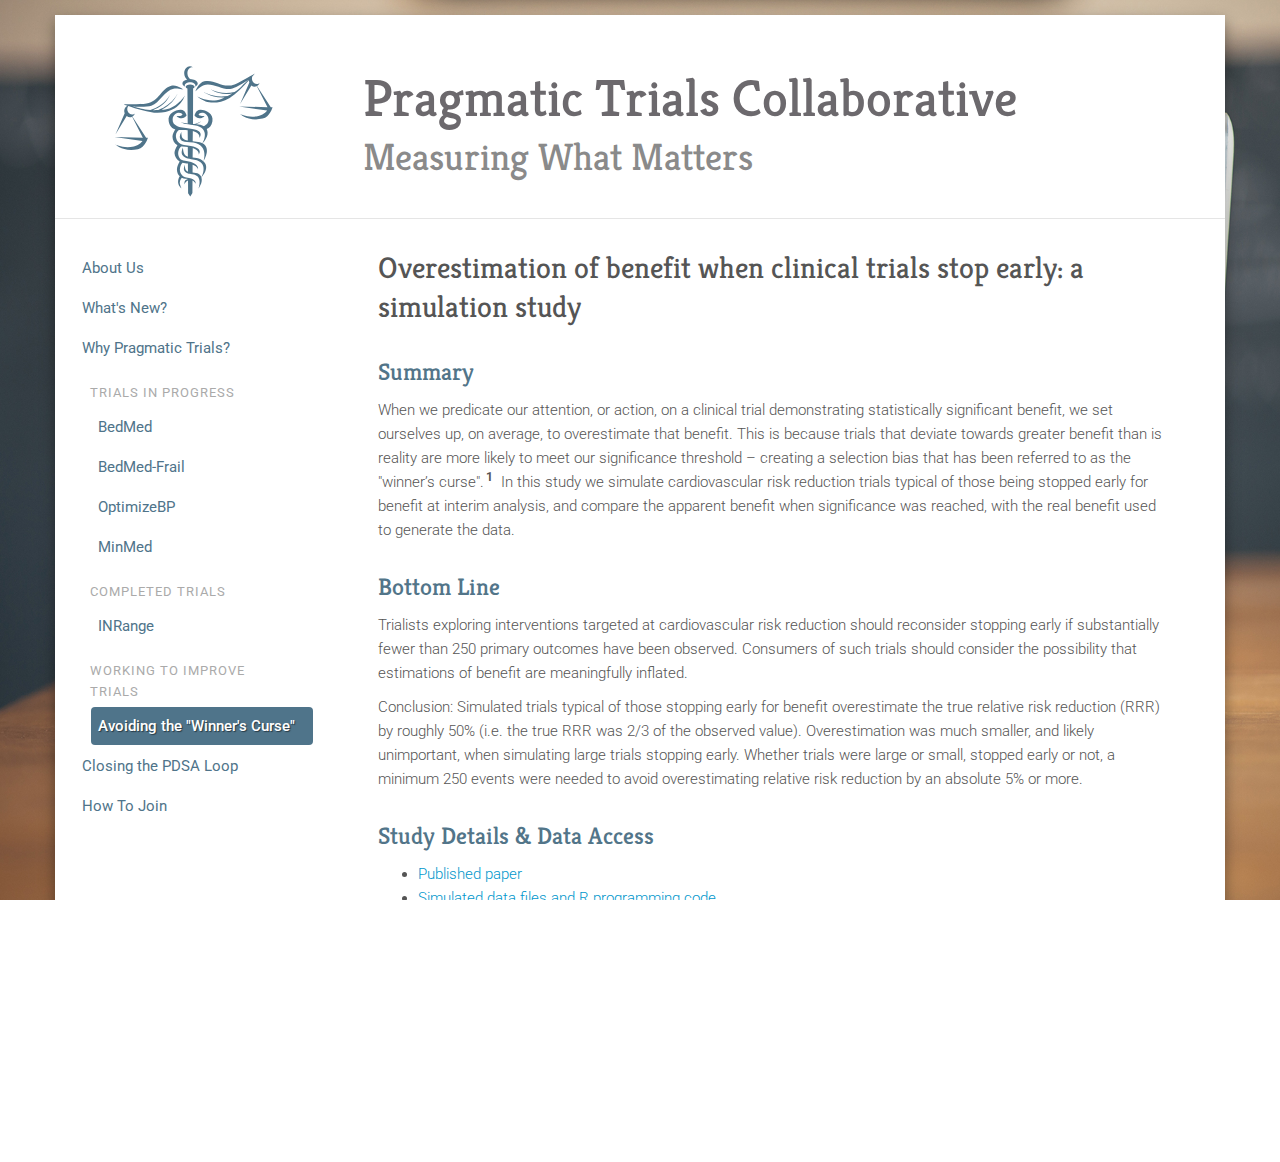
==== commit be83f3de: "Resize title." ====
--- a/avoiding-the-curse/index.html
+++ b/avoiding-the-curse/index.html
@@ -55,7 +55,7 @@
         <div class="col-md-9 col-sm-8 content">
           <div class="row content-title">
             <div class="col-sm-12">
-              <p class="big">Overestimation of benefit when clinical trials stop early: a simulation study</p>
+              <h2>Overestimation of benefit when clinical trials stop early: a simulation study</h2>
             </div>
 
             <div class="col-sm-12">
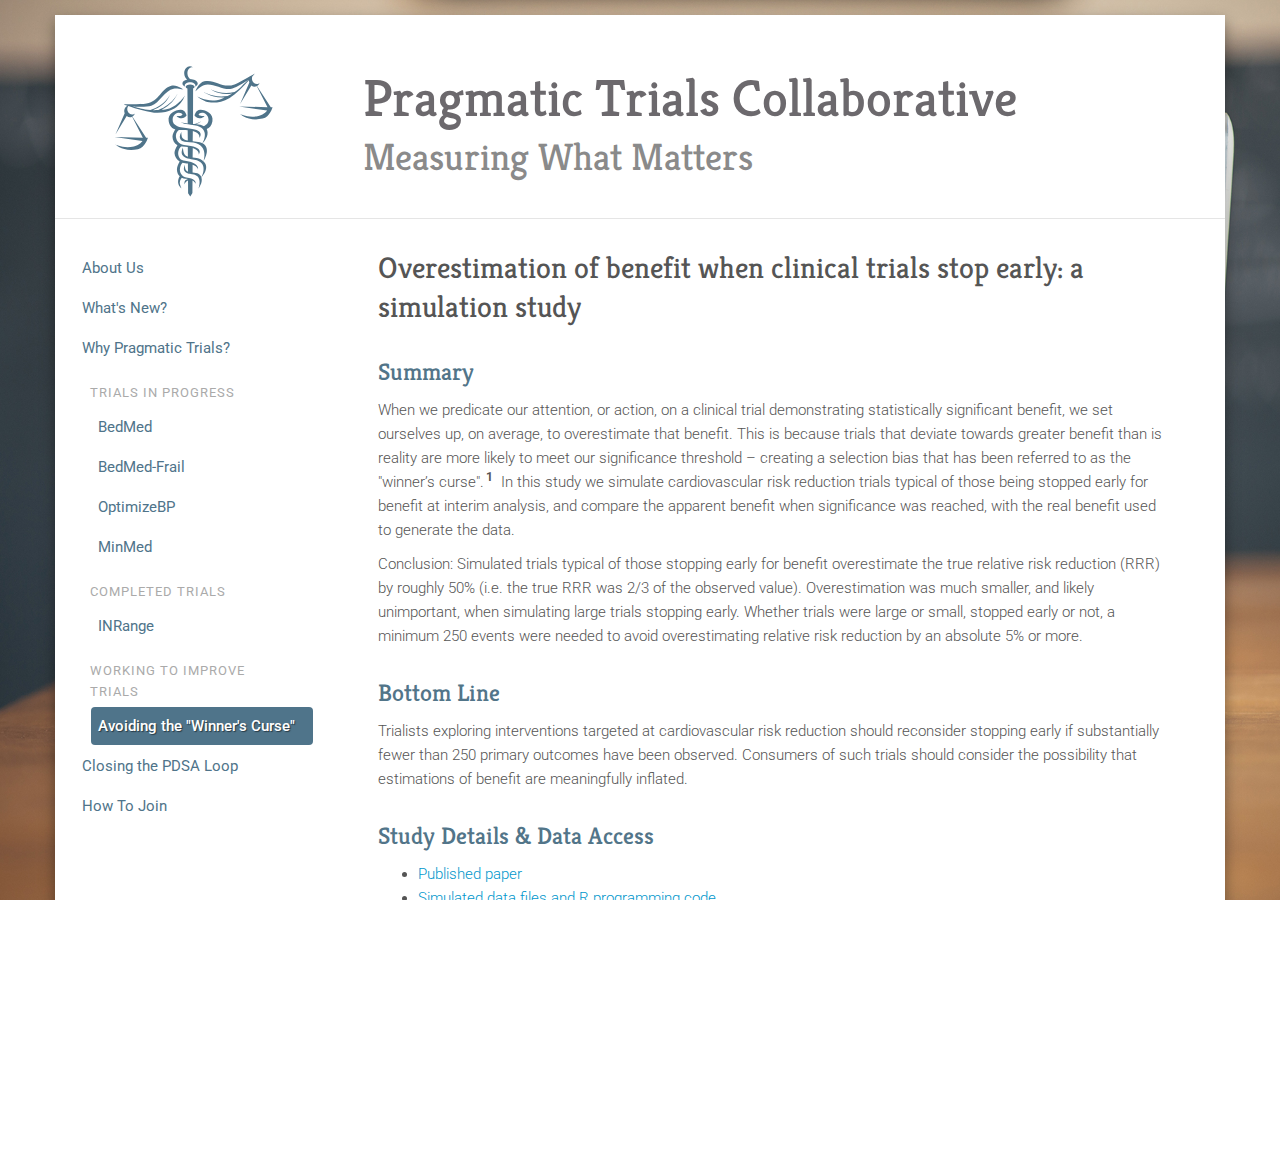
==== commit 4a4bae75: "Moved conclusion in Preventing the Winners Curse" ====
--- a/avoiding-the-curse/index.html
+++ b/avoiding-the-curse/index.html
@@ -61,12 +61,12 @@
             <div class="col-sm-12">
               <h3>Summary</h3>
               <p>When we predicate our attention, or action, on a clinical trial demonstrating statistically significant benefit, we set ourselves up, on average, to overestimate that benefit. This is because trials that deviate towards greater benefit than is reality are more likely to meet our significance threshold – creating a selection bias that has been referred to as the &quot;winner’s curse&quot;.<sup>1</sup> In this study we simulate cardiovascular risk reduction trials typical of those being stopped early for benefit at interim analysis, and compare the apparent benefit when significance was reached, with the real benefit used to generate the data. </p>
+            <p>Conclusion: Simulated trials typical of those stopping early for benefit overestimate the true relative risk reduction (RRR) by roughly 50% (i.e. the true RRR was 2/3 of the observed value). Overestimation was much smaller, and likely unimportant, when simulating large trials stopping early. Whether trials were large or small, stopped early or not, a minimum 250 events were needed to avoid overestimating relative risk reduction by an absolute 5% or more.</p>
             </div>
 
             <div class="col-sm-12">
               <h3>Bottom Line</h3>
               <p>Trialists exploring interventions targeted at cardiovascular risk reduction should reconsider stopping early if substantially fewer than 250 primary outcomes have been observed. Consumers of such trials should consider the possibility that estimations of benefit are meaningfully inflated.</p>
-              <p>Conclusion: Simulated trials typical of those stopping early for benefit overestimate the true relative risk reduction (RRR) by roughly 50% (i.e. the true RRR was 2/3 of the observed value). Overestimation was much smaller, and likely unimportant, when simulating large trials stopping early. Whether trials were large or small, stopped early or not, a minimum 250 events were needed to avoid overestimating relative risk reduction by an absolute 5% or more.</p>
             </div>
 
             <div class="col-sm-12">
--- a/css/pragmatic.css
+++ b/css/pragmatic.css
@@ -487,9 +487,10 @@
     padding-top: 2em;
 }
 
-#bedmed-logo {
-    max-width: 180px;
-    height: auto;
+.page-logo {
+    height: 72px;
+    width: auto;
+    margin-top: 1rem;
 }
 
 #video-frame {
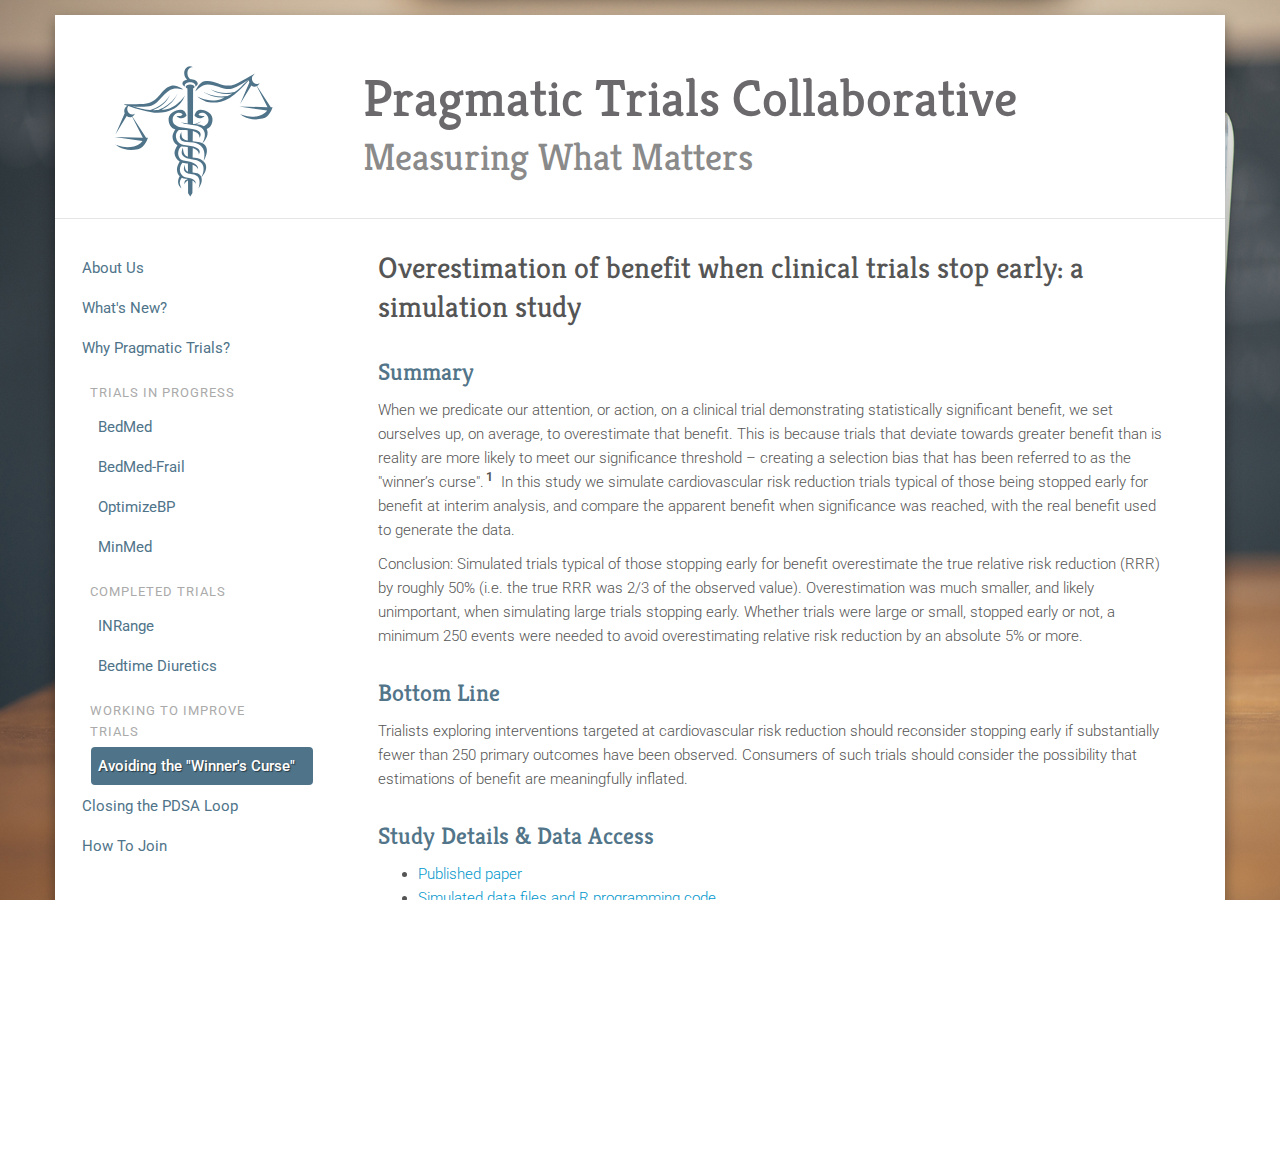
==== commit 2de7a1b8: "Added the page for Bedtime Diuretics." ====
--- a/avoiding-the-curse/index.html
+++ b/avoiding-the-curse/index.html
@@ -44,6 +44,7 @@
               <li class="section-sub"><a href="/minmed/">MinMed</a></li>
               <li class="section-label">Completed Trials</li>
               <li class="section-sub"><a href="/inrange/">INRange</a></li>
+              <li class="section-sub"><a href="/bedtime-diuretics/">Bedtime Diuretics</a></li>
               <li class="section-label">Working to Improve Trials</li>
               <li class="section-sub active"><a href="/avoiding-the-curse/">Avoiding the &quot;Winner's Curse&quot;</a></li>
               <li class=""><a href="/pdsa/">Closing the PDSA Loop</a></li>
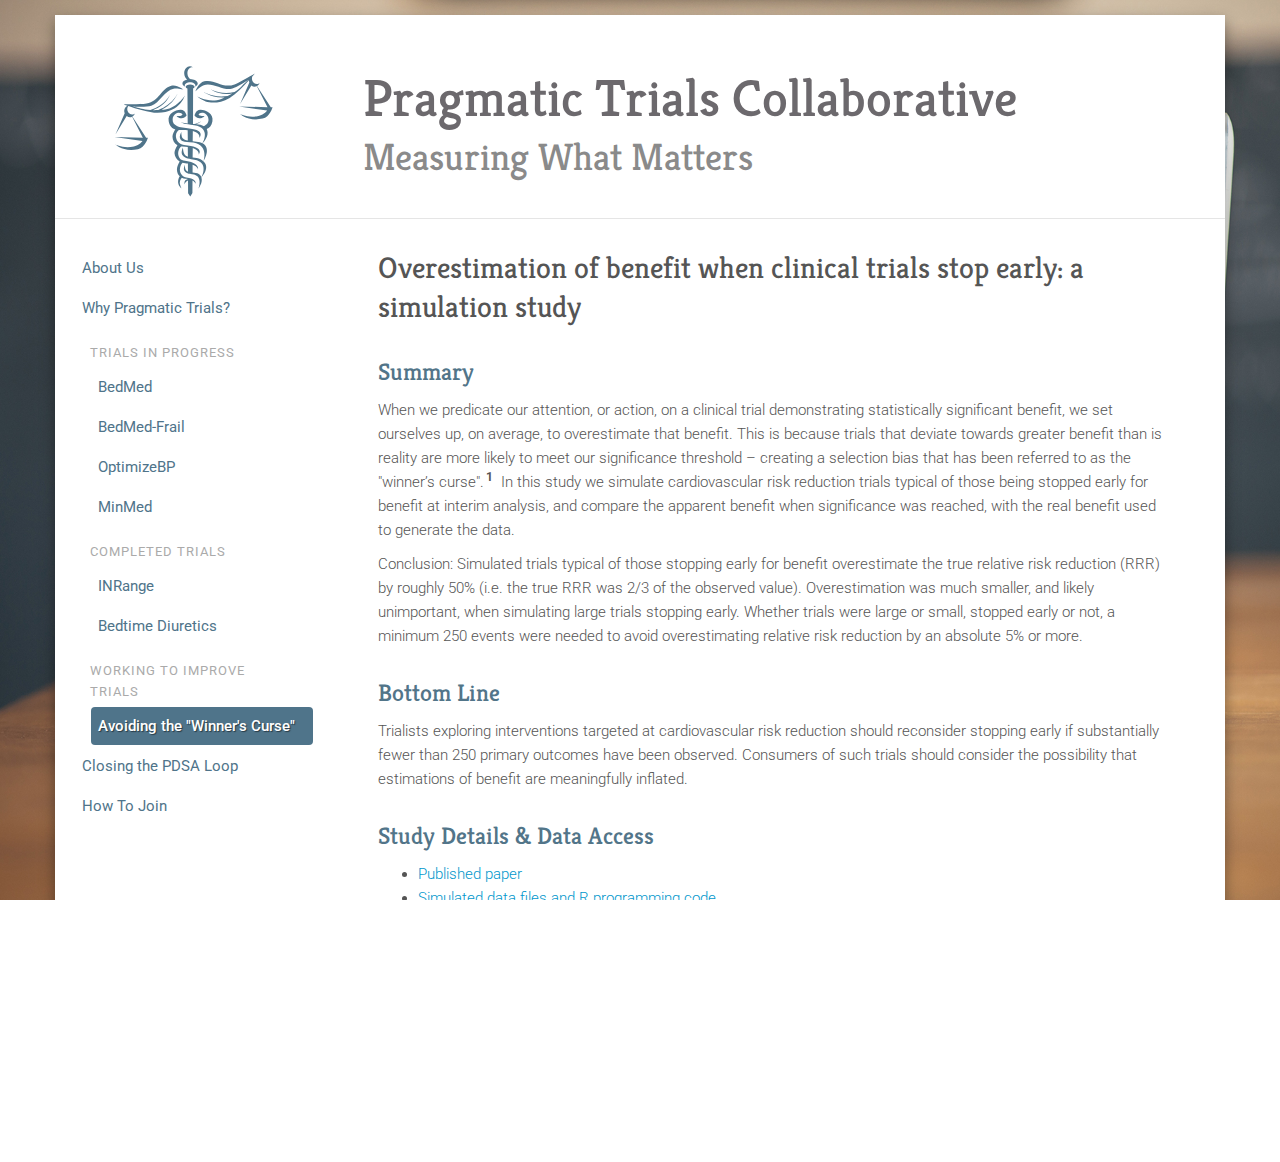
==== commit 0f95f193: "Removed "What's New" section." ====
--- a/avoiding-the-curse/index.html
+++ b/avoiding-the-curse/index.html
@@ -35,7 +35,6 @@
           <nav>
             <ul>
               <li class=""><a href="/">About Us</a></li>
-              <li class=""><a href="/new/">What's New?</a></li>
               <li class=""><a href="/what/">Why Pragmatic Trials?</a></li>
               <li class="section-label">Trials In Progress</li>
               <li class="section-sub"><a href="/bedmed/">BedMed</a></li>
